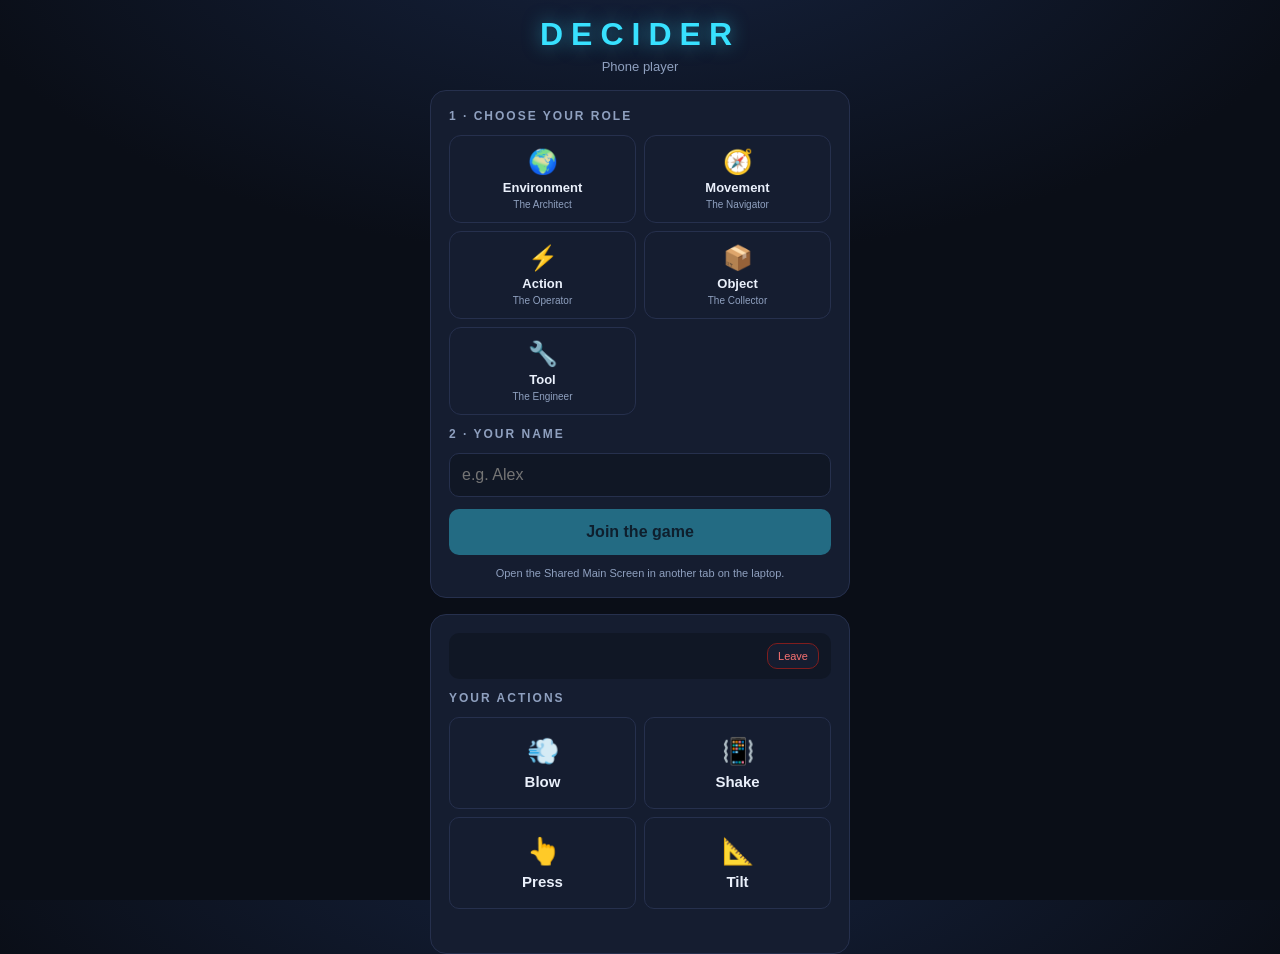
==== player/index.html @ 273f6f8c "Add basic web prototype: shared main screen, player page, idle animation" ====
<!DOCTYPE html>
<html lang="en">
<head>
  <meta charset="UTF-8">
  <meta name="viewport" content="width=device-width, initial-scale=1.0">
  <title>DECIDER · Player</title>
  <link rel="stylesheet" href="../css/base.css">
  <link rel="stylesheet" href="../css/player.css">
</head>
<body>

  <main class="phone">
    <h1>DECIDER</h1>
    <p class="sub">Phone player</p>

    <section class="join" id="joinSection">
      <h2>1 · Choose your role</h2>
      <div class="role-grid" id="roleGrid"></div>

      <h2>2 · Your name</h2>
      <input id="nameInput" placeholder="e.g. Alex" maxlength="12" autocomplete="off">

      <button class="join-btn" id="joinBtn" disabled>Join the game</button>
      <p class="hint">Open the Shared Main Screen in another tab on the laptop.</p>
    </section>

    <section class="actions" id="actionSection" hidden>
      <div class="you">
        <span class="you-icon" id="youIcon"></span>
        <div class="you-info">
          <b id="youName"></b>
          <small id="youRole"></small>
        </div>
        <button class="leave-btn" id="leaveBtn">Leave</button>
      </div>

      <h2>Your actions</h2>
      <div class="action-grid" id="actionGrid"></div>
      <p class="last-action" id="lastAction"></p>
    </section>
  </main>

  <script src="../js/shared.js"></script>
  <script src="../js/player.js"></script>
</body>
</html>
---- css/base.css ----
/* DECIDER - shared base styles */

:root {
  --bg: #0a0e17;
  --bg-2: #101725;
  --panel: #151d30;
  --panel-2: #1a2440;
  --line: #26304d;
  --text: #eaf0fb;
  --muted: #8fa0bf;
  --accent: #38e1ff;
}

* {
  margin: 0;
  padding: 0;
  box-sizing: border-box;
}

html,
body {
  height: 100%;
}

body {
  background: radial-gradient(1200px 600px at 50% -100px, #16233f 0%, var(--bg) 60%);
  color: var(--text);
  font-family: "Segoe UI", "Helvetica Neue", Arial, sans-serif;
  -webkit-font-smoothing: antialiased;
}

button {
  font: inherit;
  color: inherit;
  cursor: pointer;
  border: 1px solid var(--line);
  background: var(--panel);
  border-radius: 10px;
  transition: transform 0.06s ease, background 0.15s ease, border-color 0.15s ease;
}

button:hover {
  border-color: var(--accent);
}

button:active {
  transform: scale(0.96);
}

button:disabled {
  opacity: 0.4;
  cursor: not-allowed;
}
---- css/player.css ----
/* DECIDER - phone player page styles */

body {
  display: grid;
  place-items: center;
  min-height: 100vh;
  padding: 16px;
}

.phone {
  width: 100%;
  max-width: 420px;
  display: flex;
  flex-direction: column;
  gap: 16px;
}

h1 {
  letter-spacing: 8px;
  color: var(--accent);
  text-align: center;
  text-shadow: 0 0 18px rgba(56, 225, 255, 0.5);
}

.sub {
  text-align: center;
  color: var(--muted);
  font-size: 13px;
  margin-top: -10px;
}

section {
  background: var(--panel);
  border: 1px solid var(--line);
  border-radius: 16px;
  padding: 18px;
  display: flex;
  flex-direction: column;
  gap: 12px;
}

h2 {
  font-size: 12px;
  color: var(--muted);
  font-weight: 600;
  text-transform: uppercase;
  letter-spacing: 2px;
}

/* ---------- role picker ---------- */

.role-grid {
  display: grid;
  grid-template-columns: repeat(2, 1fr);
  gap: 8px;
}

.role-btn {
  padding: 12px 8px;
  border-radius: 12px;
  display: flex;
  flex-direction: column;
  align-items: center;
  gap: 4px;
  font-size: 13px;
  font-weight: 600;
}

.role-btn .icon {
  font-size: 24px;
}

.role-btn .ctrl {
  font-size: 10px;
  color: var(--muted);
  font-weight: 400;
}

.role-btn.selected {
  border-color: var(--role-color);
  box-shadow: 0 0 14px -4px var(--role-color);
  background: var(--panel-2);
}

/* ---------- name input ---------- */

input {
  font: inherit;
  padding: 12px;
  border-radius: 10px;
  border: 1px solid var(--line);
  background: var(--bg-2);
  color: var(--text);
  outline: none;
}

input:focus {
  border-color: var(--accent);
}

.join-btn {
  padding: 14px;
  font-weight: 700;
  background: var(--accent);
  color: #06222b;
  border: none;
}

.hint {
  font-size: 11px;
  color: var(--muted);
  text-align: center;
}

/* ---------- joined view ---------- */

.you {
  display: flex;
  align-items: center;
  gap: 10px;
  padding: 10px 12px;
  background: var(--bg-2);
  border-radius: 10px;
}

.you-icon {
  font-size: 26px;
}

.you-info {
  min-width: 0;
}

.you-info small {
  display: block;
  color: var(--muted);
}

.leave-btn {
  margin-left: auto;
  font-size: 11px;
  padding: 6px 10px;
  color: #f87171;
  border-color: #7f1d1d;
}

.action-grid {
  display: grid;
  grid-template-columns: repeat(2, 1fr);
  gap: 8px;
}

.action-btn {
  padding: 18px 8px;
  font-size: 15px;
  font-weight: 600;
  display: flex;
  flex-direction: column;
  gap: 6px;
  align-items: center;
}

.action-btn .icon {
  font-size: 26px;
}

.last-action {
  font-size: 12px;
  color: var(--accent);
  text-align: center;
  min-height: 1.2em;
}
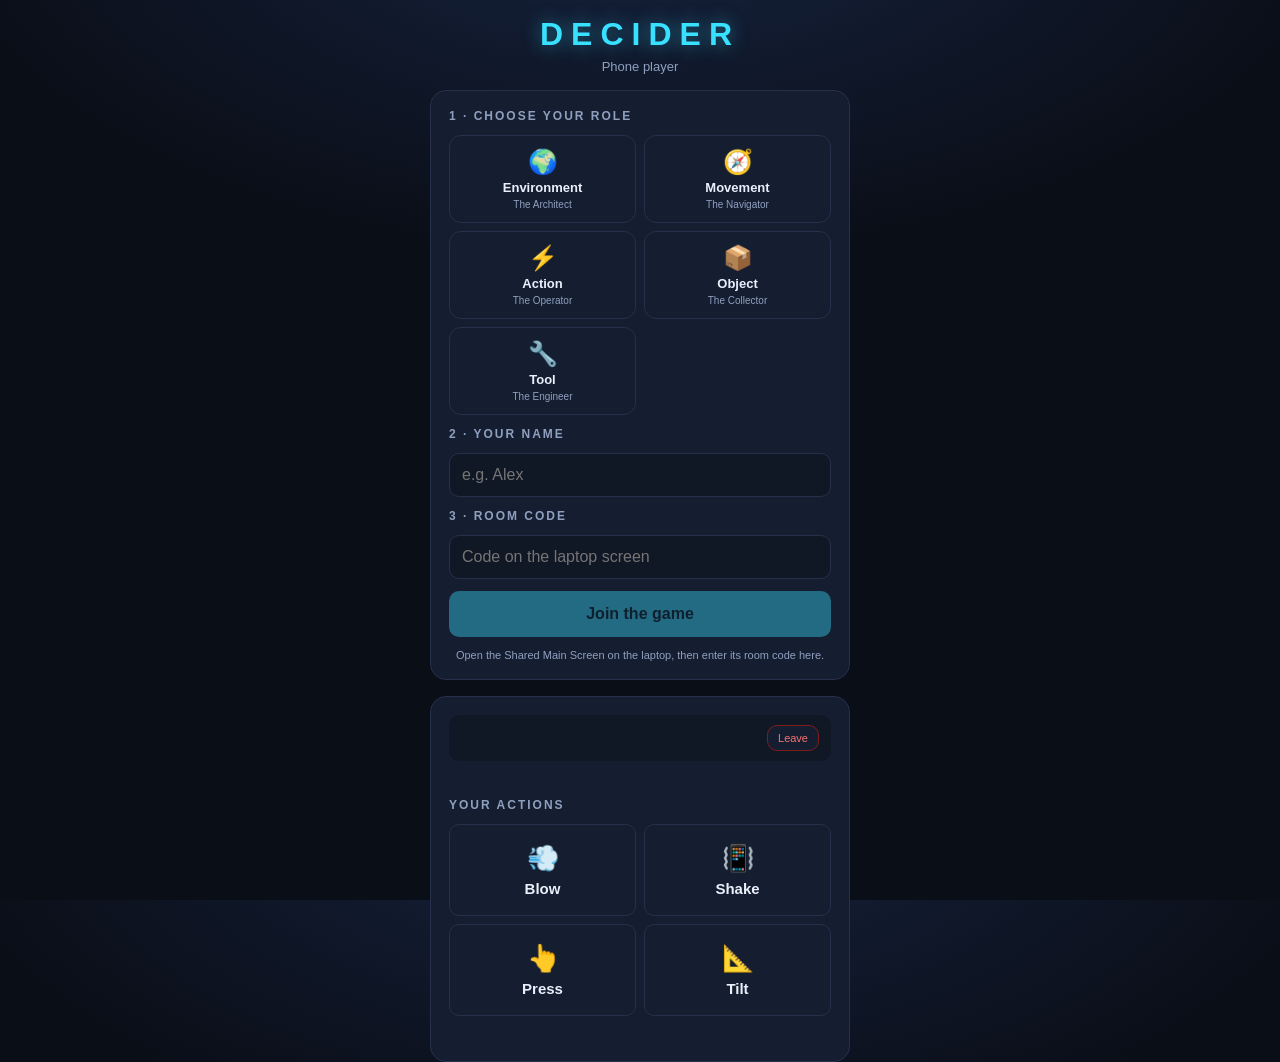
==== commit a734abeb: "Replace BroadcastChannel with MQTT room system so real phones can join" ====
--- a/player/index.html
+++ b/player/index.html
@@ -20,8 +20,11 @@
       <h2>2 · Your name</h2>
       <input id="nameInput" placeholder="e.g. Alex" maxlength="12" autocomplete="off">
 
+      <h2>3 · Room code</h2>
+      <input id="roomInput" placeholder="Code on the laptop screen" maxlength="6" autocomplete="off">
+
       <button class="join-btn" id="joinBtn" disabled>Join the game</button>
-      <p class="hint">Open the Shared Main Screen in another tab on the laptop.</p>
+      <p class="hint">Open the Shared Main Screen on the laptop, then enter its room code here.</p>
     </section>
 
     <section class="actions" id="actionSection" hidden>
@@ -30,9 +33,11 @@
         <div class="you-info">
           <b id="youName"></b>
           <small id="youRole"></small>
+          <small id="youRoom" class="you-room"></small>
         </div>
         <button class="leave-btn" id="leaveBtn">Leave</button>
       </div>
+      <p class="you-status" id="youStatus"></p>
 
       <h2>Your actions</h2>
       <div class="action-grid" id="actionGrid"></div>
@@ -40,6 +45,7 @@
     </section>
   </main>
 
+  <script src="../js/vendor/mqtt.min.js"></script>
   <script src="../js/shared.js"></script>
   <script src="../js/player.js"></script>
 </body>
--- a/css/player.css
+++ b/css/player.css
@@ -170,3 +170,19 @@
   text-align: center;
   min-height: 1.2em;
 }
+
+/* ---------- room / connection status ---------- */
+
+.you-room {
+  color: var(--accent);
+}
+
+.you-status {
+  font-size: 11px;
+  text-align: center;
+  min-height: 1.2em;
+}
+
+.you-status.ok { color: #3ddc84; }
+.you-status.warn { color: #fbbf24; }
+.you-status.err { color: #f87171; }
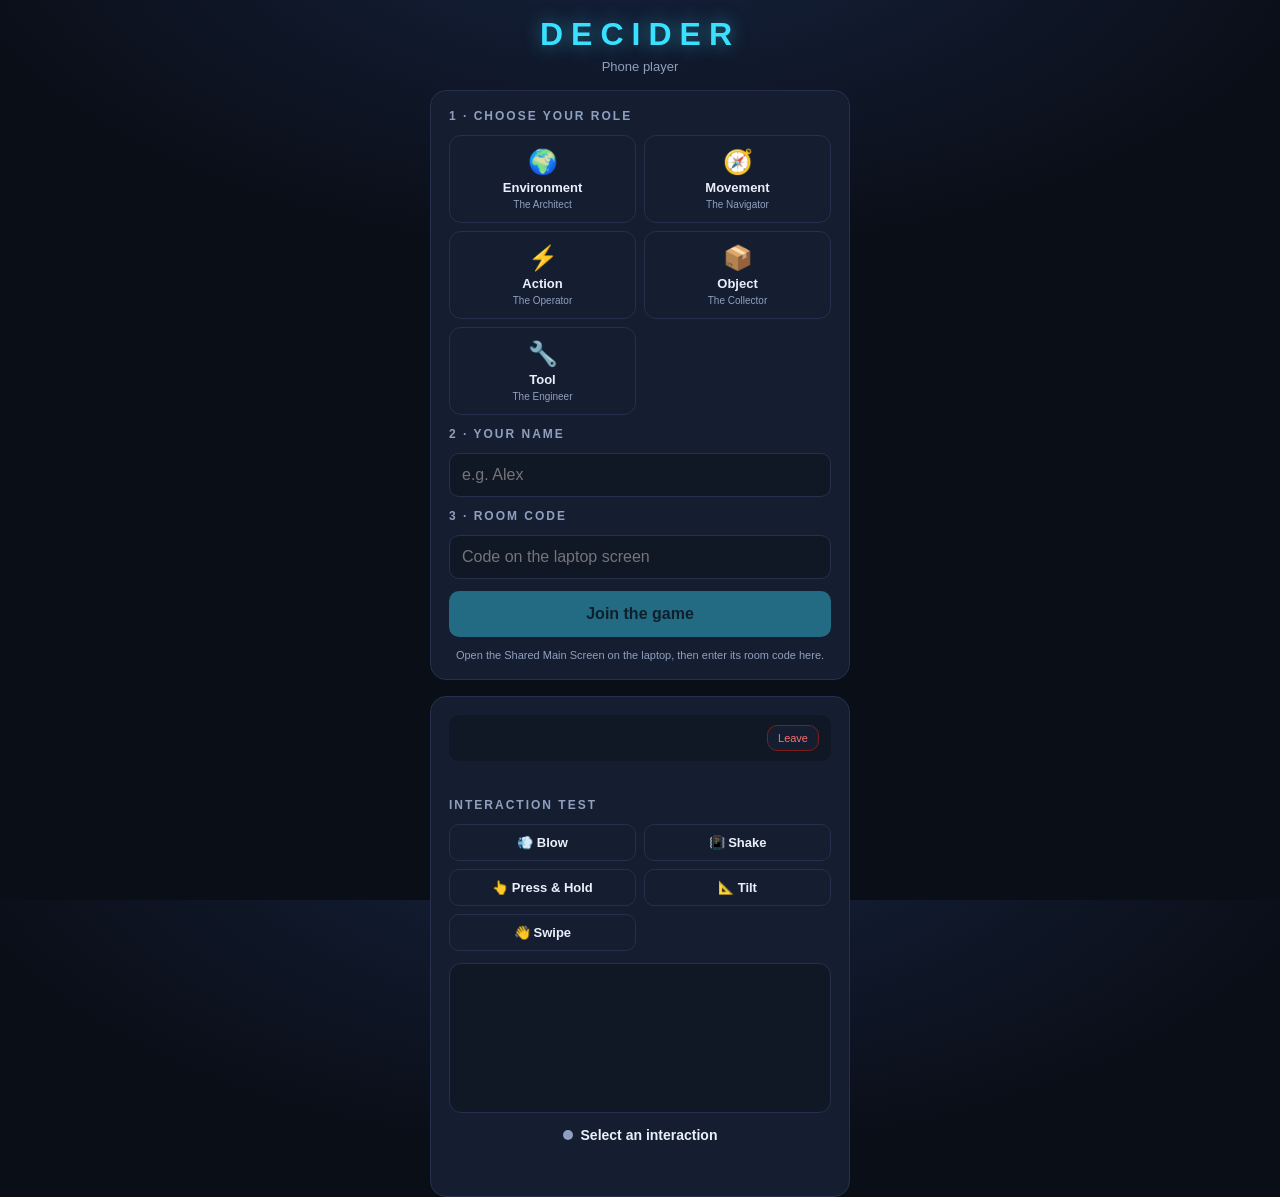
==== commit a5d936ab: "Replace simulated action buttons with five real phone interactions (Blow, Shake, Press & Hold, Tilt," ====
--- a/player/index.html
+++ b/player/index.html
@@ -2,7 +2,7 @@
 <html lang="en">
 <head>
   <meta charset="UTF-8">
-  <meta name="viewport" content="width=device-width, initial-scale=1.0">
+  <meta name="viewport" content="width=device-width, initial-scale=1.0, user-scalable=no">
   <title>DECIDER · Player</title>
   <link rel="stylesheet" href="../css/base.css">
   <link rel="stylesheet" href="../css/player.css">
@@ -39,14 +39,28 @@
       </div>
       <p class="you-status" id="youStatus"></p>
 
-      <h2>Your actions</h2>
-      <div class="action-grid" id="actionGrid"></div>
-      <p class="last-action" id="lastAction"></p>
+      <h2>Interaction test</h2>
+      <div class="inter-select" id="interSelect">
+        <button class="inter-btn" data-inter="blow">💨 Blow</button>
+        <button class="inter-btn" data-inter="shake">📳 Shake</button>
+        <button class="inter-btn" data-inter="press">👆 Press &amp; Hold</button>
+        <button class="inter-btn" data-inter="tilt">📐 Tilt</button>
+        <button class="inter-btn" data-inter="swipe">👋 Swipe</button>
+      </div>
+
+      <div class="inter-stage" id="interStage"></div>
+
+      <div class="inter-status" id="interStatus">
+        <span class="inter-dot" id="interDot"></span>
+        <span id="interStatusText">Select an interaction</span>
+      </div>
+      <div class="inter-result" id="interResult"></div>
     </section>
   </main>
 
   <script src="../js/vendor/mqtt.min.js"></script>
   <script src="../js/shared.js"></script>
   <script src="../js/player.js"></script>
+  <script src="../js/interactions.js"></script>
 </body>
 </html>
--- a/css/player.css
+++ b/css/player.css
@@ -144,31 +144,154 @@
   border-color: #7f1d1d;
 }
 
-.action-grid {
+/* ---------- interaction test ---------- */
+
+.inter-select {
   display: grid;
   grid-template-columns: repeat(2, 1fr);
   gap: 8px;
 }
 
-.action-btn {
-  padding: 18px 8px;
+.inter-btn {
+  padding: 10px 8px;
+  font-size: 13px;
+  font-weight: 600;
+  border-radius: 10px;
+  display: flex;
+  flex-direction: column;
+  align-items: center;
+  gap: 4px;
+}
+
+.inter-btn.active {
+  border-color: var(--accent);
+  background: var(--panel-2);
+  color: var(--accent);
+}
+
+.inter-stage {
+  background: var(--bg-2);
+  border: 1px solid var(--line);
+  border-radius: 12px;
+  min-height: 150px;
+  display: flex;
+  flex-direction: column;
+  align-items: center;
+  justify-content: center;
+  gap: 12px;
+  padding: 14px;
+  text-align: center;
+}
+
+.inter-hint {
+  font-size: 12px;
+  color: var(--muted);
+}
+
+.inter-status {
+  display: flex;
+  align-items: center;
+  justify-content: center;
+  gap: 8px;
+  font-size: 14px;
+  font-weight: 600;
+  min-height: 1.4em;
+}
+
+.inter-dot {
+  width: 10px;
+  height: 10px;
+  border-radius: 50%;
+  background: var(--muted);
+}
+
+.inter-dot.ready { background: #3ddc84; box-shadow: 0 0 8px #3ddc84; }
+.inter-dot.active { background: #fbbf24; box-shadow: 0 0 8px #fbbf24; }
+.inter-dot.completed { background: var(--accent); box-shadow: 0 0 10px var(--accent); }
+.inter-dot.error { background: #f87171; box-shadow: 0 0 8px #f87171; }
+
+.inter-result {
   font-size: 15px;
   font-weight: 600;
-  display: flex;
-  flex-direction: column;
-  gap: 6px;
-  align-items: center;
-}
-
-.action-btn .icon {
-  font-size: 26px;
-}
-
-.last-action {
+  color: var(--accent);
+  text-align: center;
+  min-height: 1.4em;
+}
+
+/* blow level meter */
+.blow-meter {
+  width: 16px;
+  height: 90px;
+  background: var(--bg);
+  border: 1px solid var(--line);
+  border-radius: 8px;
+  overflow: hidden;
+  display: flex;
+  align-items: flex-end;
+}
+
+.blow-fill {
+  width: 100%;
+  height: 0%;
+  background: linear-gradient(to top, #38e1ff, #a78bfa);
+  transition: height 60ms linear;
+}
+
+/* press & hold pad */
+.press-pad {
+  position: relative;
+  width: 100%;
+  max-width: 280px;
+  height: 88px;
+  border: 2px solid var(--line);
+  border-radius: 14px;
+  overflow: hidden;
+  display: flex;
+  align-items: center;
+  justify-content: center;
+  user-select: none;
+  -webkit-user-select: none;
+  -webkit-touch-callout: none;
+  touch-action: none;
+  cursor: pointer;
+}
+
+.press-fill {
+  position: absolute;
+  left: 0;
+  top: 0;
+  bottom: 0;
+  width: 0%;
+  background: rgba(56, 225, 255, 0.28);
+}
+
+.press-label {
+  position: relative;
+  font-weight: 700;
+  letter-spacing: 2px;
+  font-size: 13px;
+}
+
+/* swipe pad */
+.swipe-pad {
+  width: 100%;
+  max-width: 280px;
+  height: 96px;
+  border: 2px dashed var(--line);
+  border-radius: 14px;
+  display: flex;
+  align-items: center;
+  justify-content: center;
+  user-select: none;
+  -webkit-user-select: none;
+  -webkit-touch-callout: none;
+  touch-action: none;
+}
+
+.swipe-label {
+  color: var(--muted);
   font-size: 12px;
-  color: var(--accent);
-  text-align: center;
-  min-height: 1.2em;
+  letter-spacing: 2px;
 }
 
 /* ---------- room / connection status ---------- */
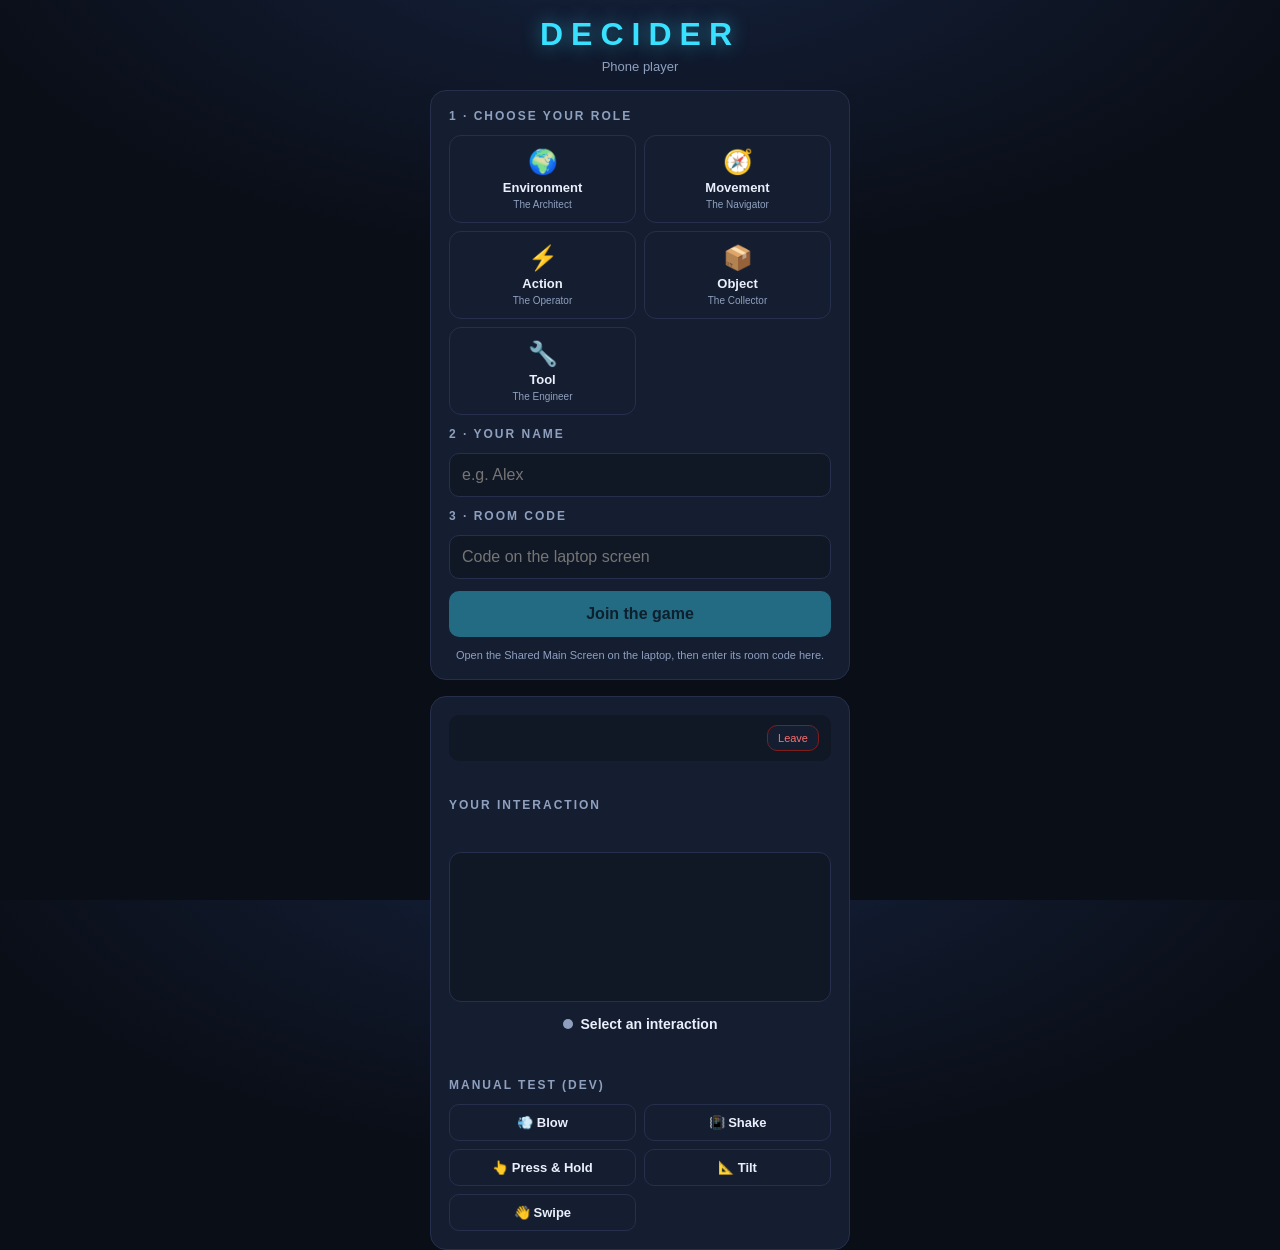
==== commit b974490c: "Bind roles to interactions with auto-start, and maximize the game area" ====
--- a/player/index.html
+++ b/player/index.html
@@ -39,7 +39,17 @@
       </div>
       <p class="you-status" id="youStatus"></p>
 
-      <h2>Interaction test</h2>
+      <h2>Your interaction</h2>
+      <p class="inter-binding" id="interBinding"></p>
+      <div class="inter-stage" id="interStage"></div>
+
+      <div class="inter-status" id="interStatus">
+        <span class="inter-dot" id="interDot"></span>
+        <span id="interStatusText">Select an interaction</span>
+      </div>
+      <div class="inter-result" id="interResult"></div>
+
+      <h2>Manual test (dev)</h2>
       <div class="inter-select" id="interSelect">
         <button class="inter-btn" data-inter="blow">💨 Blow</button>
         <button class="inter-btn" data-inter="shake">📳 Shake</button>
@@ -47,14 +57,6 @@
         <button class="inter-btn" data-inter="tilt">📐 Tilt</button>
         <button class="inter-btn" data-inter="swipe">👋 Swipe</button>
       </div>
-
-      <div class="inter-stage" id="interStage"></div>
-
-      <div class="inter-status" id="interStatus">
-        <span class="inter-dot" id="interDot"></span>
-        <span id="interStatusText">Select an interaction</span>
-      </div>
-      <div class="inter-result" id="interResult"></div>
     </section>
   </main>
 
--- a/css/player.css
+++ b/css/player.css
@@ -145,6 +145,13 @@
 }
 
 /* ---------- interaction test ---------- */
+
+.inter-binding {
+  font-size: 13px;
+  color: var(--accent);
+  text-align: center;
+  min-height: 1.2em;
+}
 
 .inter-select {
   display: grid;
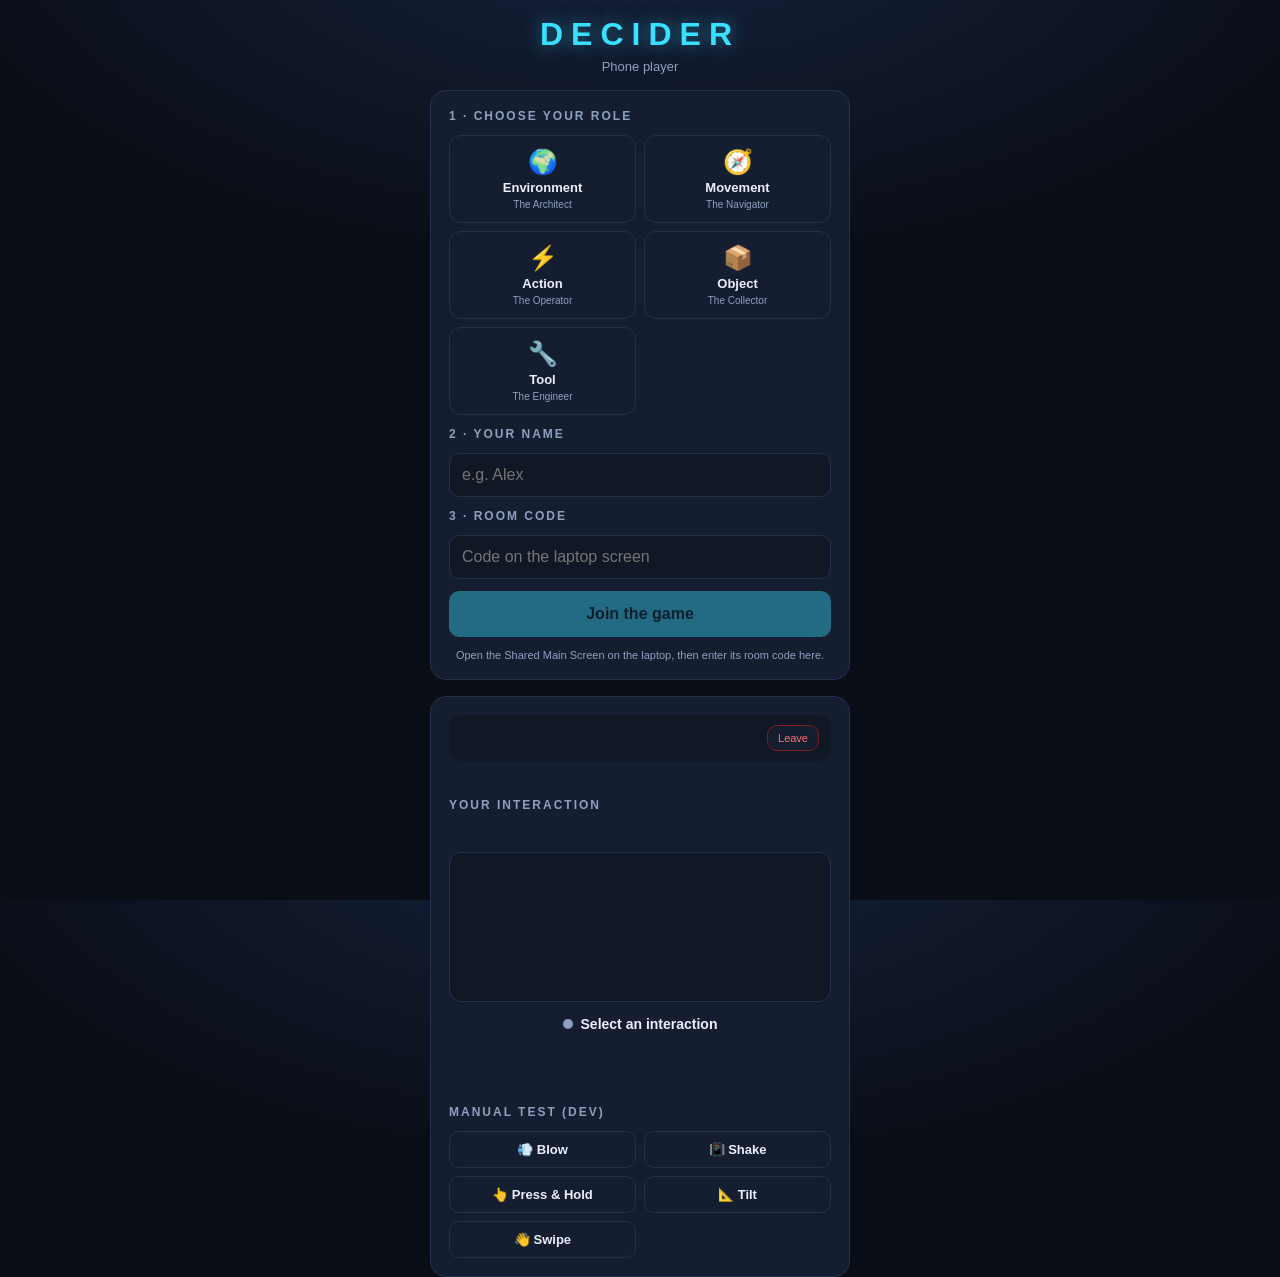
==== commit 3fd28b57: "Add per-role random game results with interaction lock after completion" ====
--- a/player/index.html
+++ b/player/index.html
@@ -48,6 +48,7 @@
         <span id="interStatusText">Select an interaction</span>
       </div>
       <div class="inter-result" id="interResult"></div>
+      <button class="inter-reset" id="interResetBtn" hidden>⟳ Try again</button>
 
       <h2>Manual test (dev)</h2>
       <div class="inter-select" id="interSelect">
--- a/css/player.css
+++ b/css/player.css
@@ -222,7 +222,30 @@
   font-weight: 600;
   color: var(--accent);
   text-align: center;
-  min-height: 1.4em;
+  min-height: 3.2em;
+}
+
+.result-big {
+  display: block;
+  font-size: 24px;
+  font-weight: 700;
+  letter-spacing: 1px;
+}
+
+.result-context {
+  display: block;
+  font-size: 12px;
+  color: var(--muted);
+  font-weight: 400;
+  margin-top: 3px;
+}
+
+.inter-reset {
+  align-self: center;
+  font-size: 12px;
+  padding: 7px 16px;
+  border-radius: 8px;
+  color: var(--accent);
 }
 
 /* blow level meter */
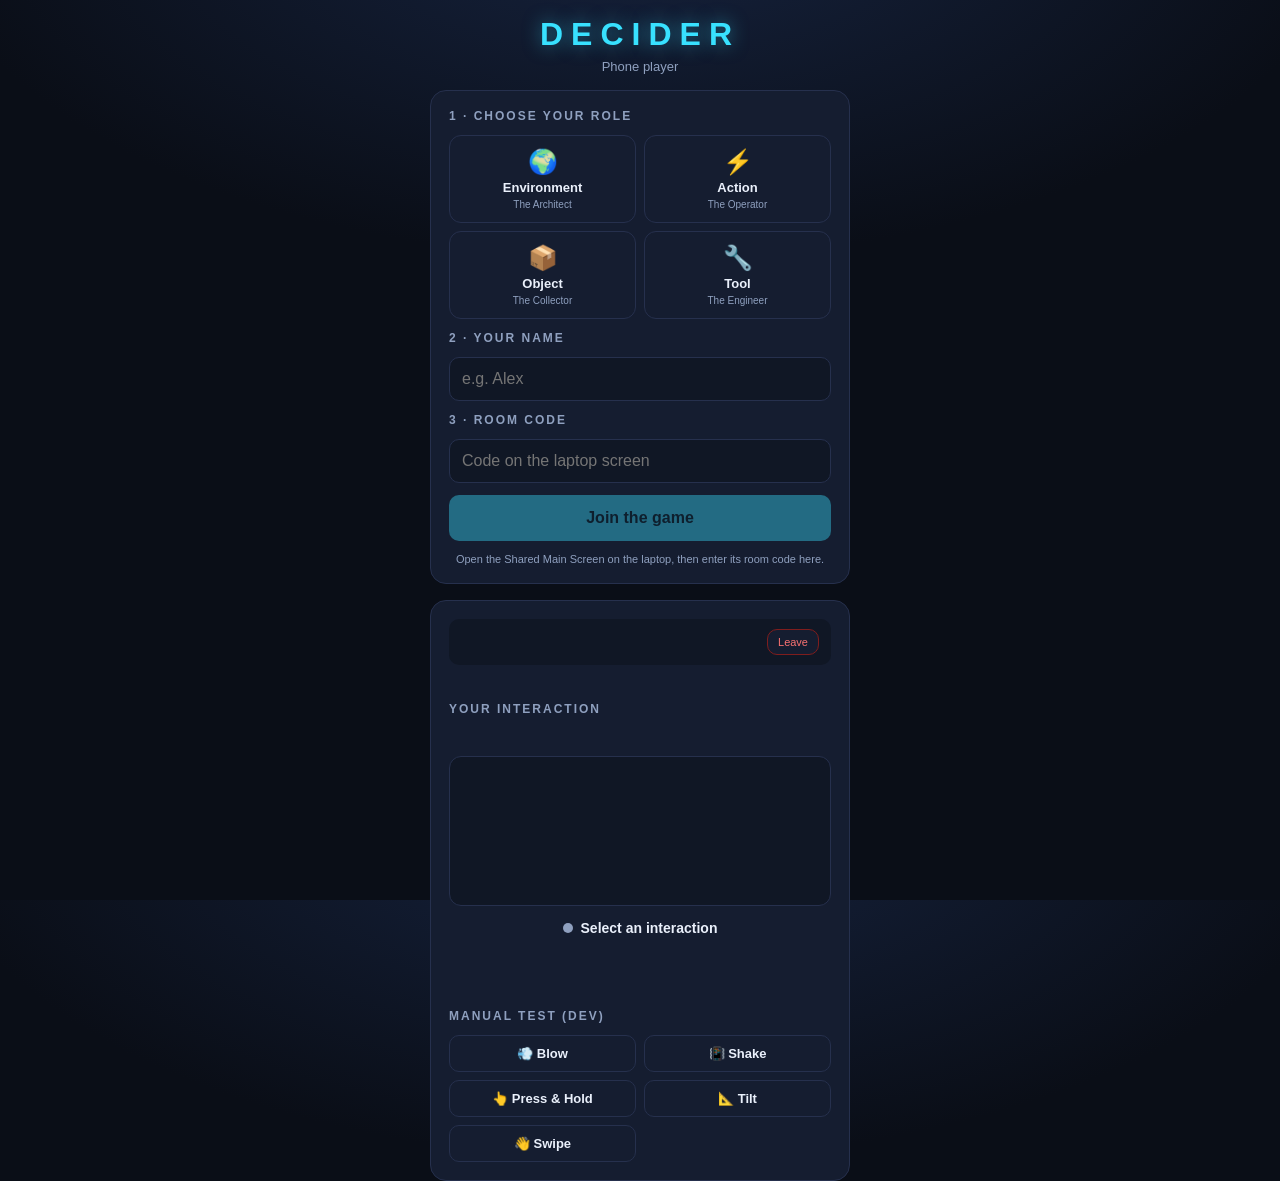
==== commit c425c2b2: "Restructure to 4-player/4-role game with command execution and next round - Remove Movement role; me" ====
--- a/player/index.html
+++ b/player/index.html
@@ -62,6 +62,8 @@
   </main>
 
   <script src="../js/vendor/mqtt.min.js"></script>
+  <script src="../js/vendor/p5.min.js"></script>
+  <script src="../js/vendor/p5.sound.min.js"></script>
   <script src="../js/shared.js"></script>
   <script src="../js/player.js"></script>
   <script src="../js/interactions.js"></script>
--- a/css/player.css
+++ b/css/player.css
@@ -265,6 +265,22 @@
   height: 0%;
   background: linear-gradient(to top, #38e1ff, #a78bfa);
   transition: height 60ms linear;
+}
+
+/* live RMS / noise / threshold readout */
+.blow-stats {
+  display: flex;
+  flex-direction: column;
+  gap: 3px;
+  font-size: 11px;
+  color: var(--muted);
+}
+
+.blow-stats b {
+  color: var(--text);
+  font-family: Consolas, "Courier New", monospace;
+  font-weight: 400;
+  margin-left: 6px;
 }
 
 /* press & hold pad */
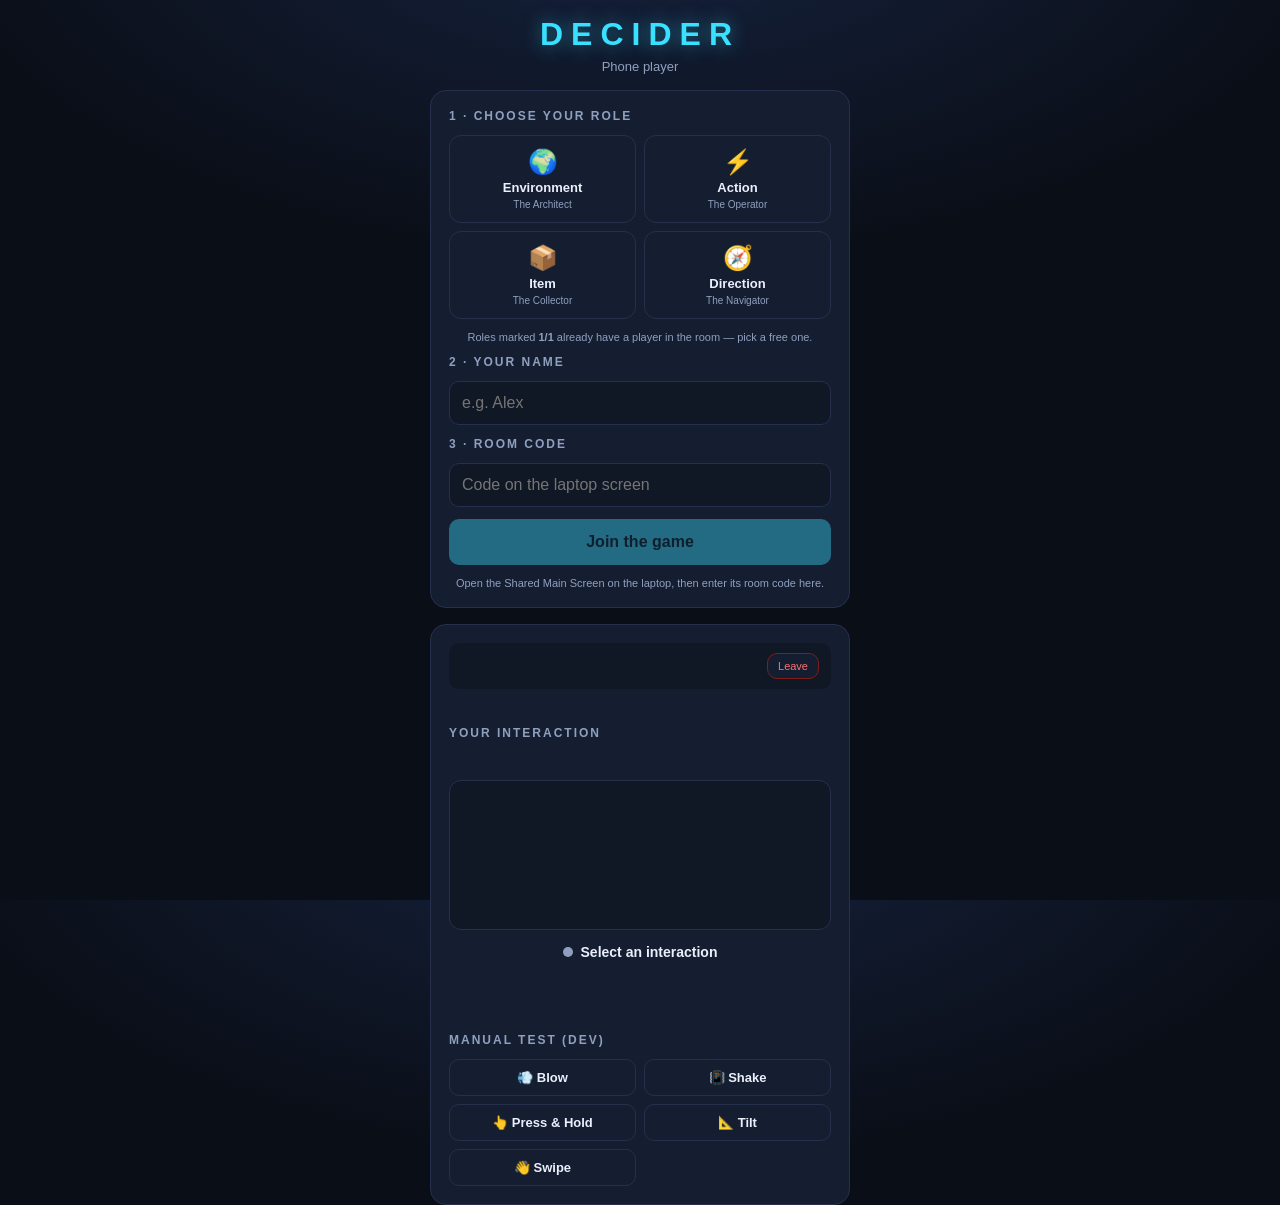
==== commit 21c0d8a9: "Add sequential dependency flow, Blow weather selector and role occupancy display - Sequential flow E" ====
--- a/player/index.html
+++ b/player/index.html
@@ -16,6 +16,7 @@
     <section class="join" id="joinSection">
       <h2>1 · Choose your role</h2>
       <div class="role-grid" id="roleGrid"></div>
+      <p class="hint">Roles marked <b>1/1</b> already have a player in the room — pick a free one.</p>
 
       <h2>2 · Your name</h2>
       <input id="nameInput" placeholder="e.g. Alex" maxlength="12" autocomplete="off">
@@ -41,6 +42,7 @@
 
       <h2>Your interaction</h2>
       <p class="inter-binding" id="interBinding"></p>
+      <div class="stage-banner" id="stageBanner" hidden></div>
       <div class="inter-stage" id="interStage"></div>
 
       <div class="inter-status" id="interStatus">
--- a/css/player.css
+++ b/css/player.css
@@ -56,6 +56,7 @@
 }
 
 .role-btn {
+  position: relative;
   padding: 12px 8px;
   border-radius: 12px;
   display: flex;
@@ -64,6 +65,33 @@
   gap: 4px;
   font-size: 13px;
   font-weight: 600;
+}
+
+/* occupied role: dimmed color block + 1/1 badge (one player per role) */
+.role-btn.occupied {
+  border-color: #fbbf24;
+  background: rgba(251, 191, 36, 0.10);
+  color: var(--muted);
+  opacity: 0.75;
+}
+
+.role-btn.occupied .icon {
+  filter: grayscale(0.6);
+  opacity: 0.7;
+}
+
+.role-count {
+  position: absolute;
+  top: 5px;
+  right: 5px;
+  font-size: 9px;
+  font-weight: 700;
+  letter-spacing: 0.5px;
+  color: #0a0e17;
+  background: #fbbf24;
+  border-radius: 8px;
+  padding: 1px 6px;
+  box-shadow: 0 0 8px -2px #fbbf24;
 }
 
 .role-btn .icon {
@@ -153,6 +181,65 @@
   min-height: 1.2em;
 }
 
+/* sequential-stage banner (WAITING FOR ... / READY / JOINING) */
+.stage-banner {
+  background: var(--bg-2);
+  border: 1px solid var(--line);
+  border-radius: 12px;
+  padding: 16px 12px;
+  text-align: center;
+  display: flex;
+  flex-direction: column;
+  gap: 6px;
+}
+
+.stage-banner[hidden] {
+  display: none;
+}
+
+.stage-banner-title {
+  font-size: 16px;
+  font-weight: 700;
+  letter-spacing: 2px;
+  color: var(--accent);
+}
+
+.stage-banner-sub {
+  font-size: 12px;
+  color: var(--muted);
+}
+
+/* blow weather selector (Environment turn) */
+.blow-selector {
+  display: flex;
+  gap: 6px;
+  flex-wrap: wrap;
+  justify-content: center;
+}
+
+.selector-item {
+  font-size: 12px;
+  font-weight: 600;
+  padding: 7px 10px;
+  border: 1px solid var(--line);
+  border-radius: 9px;
+  color: var(--muted);
+  transition: border-color 0.15s ease, color 0.15s ease, background 0.15s ease;
+}
+
+.selector-item.active {
+  border-color: var(--accent);
+  color: var(--accent);
+  background: var(--panel-2);
+  box-shadow: 0 0 12px -4px var(--accent);
+}
+
+.blow-tip {
+  font-size: 12px;
+  color: var(--muted);
+  line-height: 1.5;
+}
+
 .inter-select {
   display: grid;
   grid-template-columns: repeat(2, 1fr);
@@ -216,6 +303,8 @@
 .inter-dot.active { background: #fbbf24; box-shadow: 0 0 8px #fbbf24; }
 .inter-dot.completed { background: var(--accent); box-shadow: 0 0 10px var(--accent); }
 .inter-dot.error { background: #f87171; box-shadow: 0 0 8px #f87171; }
+.inter-dot.waiting { background: #fbbf24; opacity: 0.55; }
+.inter-dot.warn { background: #fbbf24; box-shadow: 0 0 8px #fbbf24; }
 
 .inter-result {
   font-size: 15px;
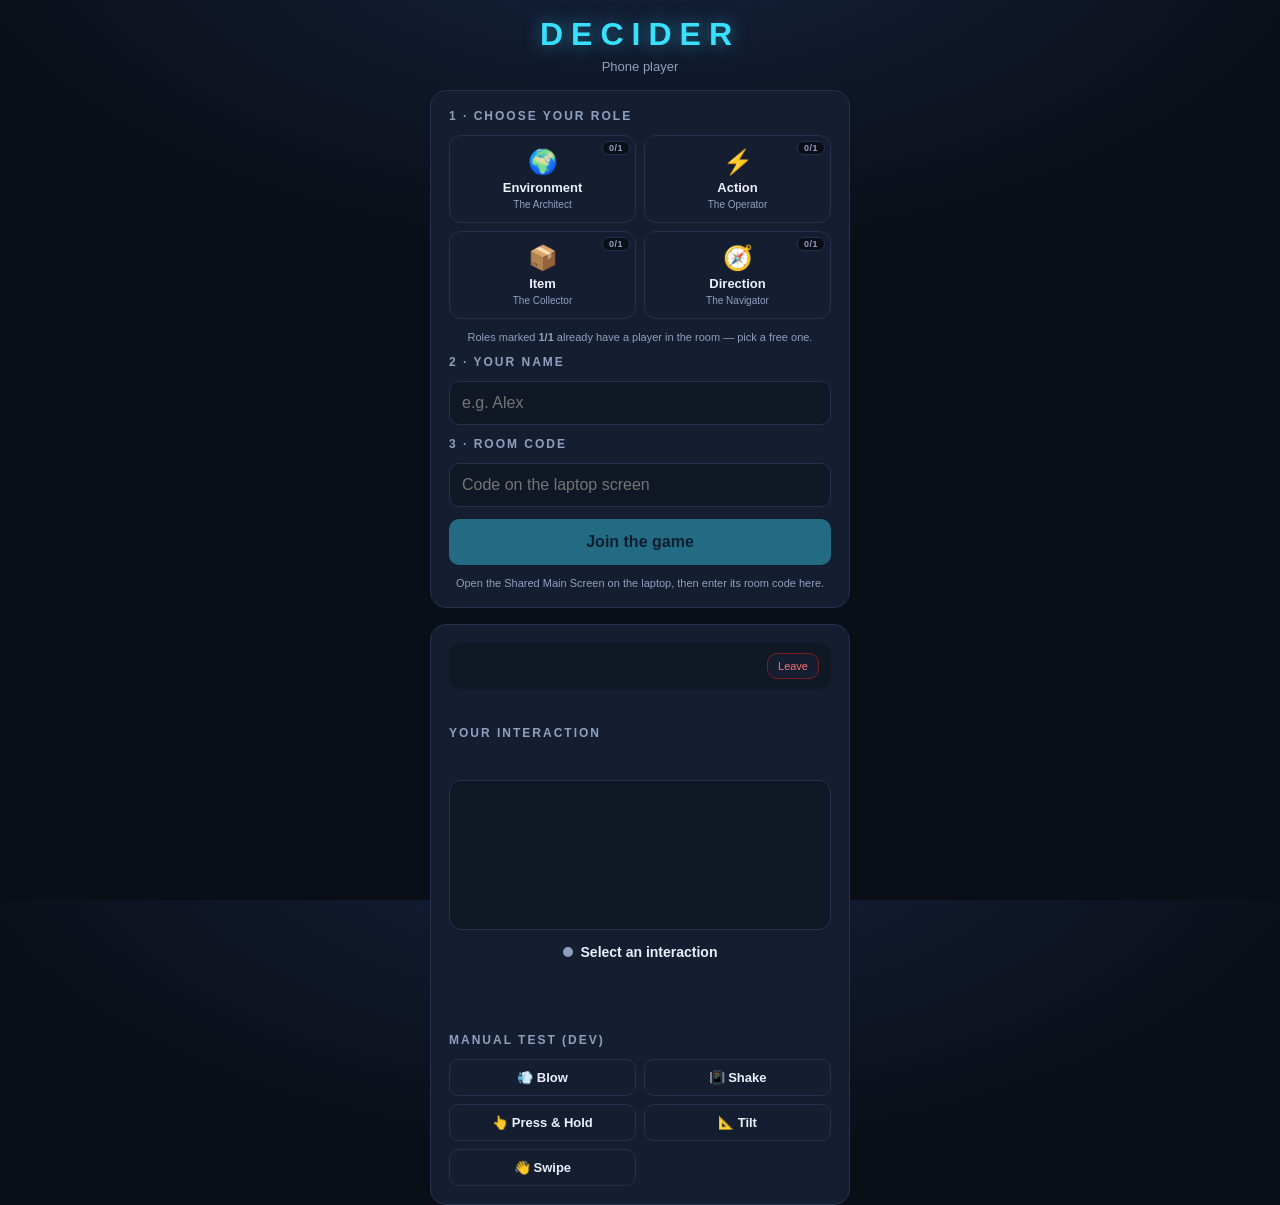
==== commit 80c8829f: "Enforce one-online-player-per-role occupancy on phones and laptop - Phone: all role buttons always s" ====
--- a/player/index.html
+++ b/player/index.html
@@ -25,6 +25,7 @@
       <input id="roomInput" placeholder="Code on the laptop screen" maxlength="6" autocomplete="off">
 
       <button class="join-btn" id="joinBtn" disabled>Join the game</button>
+      <p class="join-error" id="joinError" hidden></p>
       <p class="hint">Open the Shared Main Screen on the laptop, then enter its room code here.</p>
     </section>
 
--- a/css/player.css
+++ b/css/player.css
@@ -67,19 +67,22 @@
   font-weight: 600;
 }
 
-/* occupied role: dimmed color block + 1/1 badge (one player per role) */
+/* occupied role: dark, clearly unavailable (the name stays readable) */
 .role-btn.occupied {
   border-color: #fbbf24;
   background: rgba(251, 191, 36, 0.10);
   color: var(--muted);
-  opacity: 0.75;
+  opacity: 0.7;
+  cursor: not-allowed;
 }
 
 .role-btn.occupied .icon {
-  filter: grayscale(0.6);
-  opacity: 0.7;
-}
-
+  filter: grayscale(0.7);
+  opacity: 0.65;
+}
+
+/* 0/1 (free) / 1/1 (occupied) count chip - always visible on every
+ * role, so occupancy never relies on color alone */
 .role-count {
   position: absolute;
   top: 5px;
@@ -87,11 +90,34 @@
   font-size: 9px;
   font-weight: 700;
   letter-spacing: 0.5px;
+  color: var(--muted);
+  background: var(--bg);
+  border: 1px solid var(--line);
+  border-radius: 8px;
+  padding: 1px 6px;
+}
+
+.role-btn.occupied .role-count {
   color: #0a0e17;
   background: #fbbf24;
-  border-radius: 8px;
-  padding: 1px 6px;
+  border-color: #fbbf24;
   box-shadow: 0 0 8px -2px #fbbf24;
+}
+
+/* rejected join message */
+.join-error {
+  font-size: 12px;
+  font-weight: 600;
+  color: #f87171;
+  text-align: center;
+  background: rgba(248, 113, 113, 0.08);
+  border: 1px solid #7f1d1d;
+  border-radius: 10px;
+  padding: 8px 10px;
+}
+
+.join-error[hidden] {
+  display: none;
 }
 
 .role-btn .icon {
